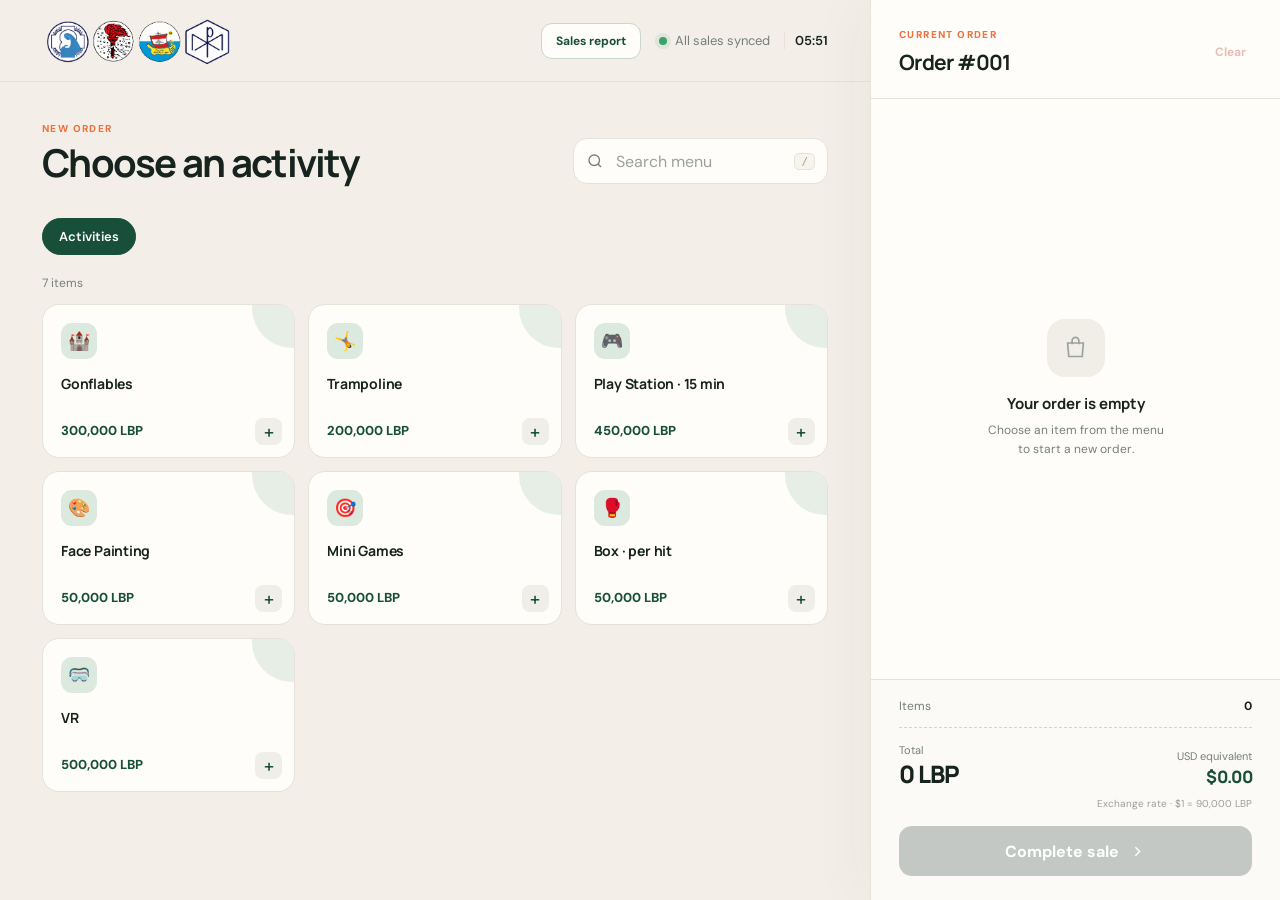
==== games/index.html @ 826990ca "Format payment amount with commas" ====
<!doctype html>
<html lang="en">
<head>
  <meta charset="UTF-8" />
  <base href="../" />
  <meta name="viewport" content="width=device-width, initial-scale=1.0" />
  <meta name="theme-color" content="#f8f5ef" />
  <title>Kermess POS</title>
  <link rel="icon" type="image/png" sizes="512x512" href="favicon.png" />
  <link rel="apple-touch-icon" href="favicon.png" />
  <link rel="preconnect" href="https://fonts.googleapis.com">
  <link rel="preconnect" href="https://fonts.gstatic.com" crossorigin>
  <link href="https://fonts.googleapis.com/css2?family=DM+Sans:wght@400;500;600;700&amp;family=Manrope:wght@600;700;800&amp;display=swap" rel="stylesheet">
  <link rel="stylesheet" href="styles.css" />
</head>
<body>
  <main class="app-shell">
    <section class="catalog-panel">
      <header class="topbar">
        <a class="brand" href="#" aria-label="Kermess POS home">
          <img class="brand-logos" src="festival-logos.png" alt="Kermess festival organizations" />
        </a>
        <div class="header-actions">
          <button id="openReport" class="report-button" type="button">Sales report</button>
          <div class="header-meta">
            <span id="syncDot" class="status-dot"></span><span id="syncStatus">Offline ready</span><time id="clock"></time>
          </div>
        </div>
      </header>

      <div class="catalog-content">
        <div class="catalog-heading">
          <div>
            <p class="eyebrow">New order</p>
            <h1>What can we get you?</h1>
          </div>
          <label class="search-box">
            <svg viewBox="0 0 24 24" aria-hidden="true"><circle cx="11" cy="11" r="7"></circle><path d="m20 20-4-4"></path></svg>
            <input id="searchInput" type="search" placeholder="Search menu" autocomplete="off" />
            <kbd>/</kbd>
          </label>
        </div>

        <nav id="categoryTabs" class="category-tabs" aria-label="Menu categories"></nav>
        <p id="resultCount" class="result-count"></p>
        <div id="productGrid" class="product-grid"></div>
        <div id="emptyProducts" class="empty-state" hidden>
          <span>⌕</span>
          <h2>No items found</h2>
          <p>Try another search or category.</p>
        </div>
      </div>
    </section>

    <aside class="order-panel" aria-label="Current order">
      <div class="order-header">
        <div>
          <p class="eyebrow">Current order</p>
          <h2>Order <span id="orderNumber">#001</span></h2>
        </div>
        <button id="clearOrder" class="text-button danger" type="button">Clear</button>
      </div>

      <div id="cartItems" class="cart-items"></div>
      <div id="emptyCart" class="empty-cart">
        <div class="empty-cart-icon">
          <svg viewBox="0 0 24 24" aria-hidden="true"><path d="M5 8h14l-1 12H6L5 8Z"></path><path d="M9 9V6a3 3 0 0 1 6 0v3"></path></svg>
        </div>
        <h3>Your order is empty</h3>
        <p>Choose an item from the menu<br>to start a new order.</p>
      </div>

      <div class="order-footer">
        <div class="summary-row">
          <span>Items</span>
          <strong id="itemCount">0</strong>
        </div>
        <div class="total-block">
          <div>
            <span>Total</span>
            <strong id="totalLbp">0 LBP</strong>
          </div>
          <div class="usd-total">
            <span>USD equivalent</span>
            <strong id="totalUsd">$0.00</strong>
          </div>
        </div>
        <p class="rate-note">Exchange rate · $1 = 90,000 LBP</p>
        <button id="completeSale" class="complete-button" type="button" disabled>
          Complete sale
          <svg viewBox="0 0 24 24" aria-hidden="true"><path d="m9 18 6-6-6-6"></path></svg>
        </button>
      </div>
    </aside>
  </main>

  <div id="saleModal" class="modal" hidden>
    <div class="modal-backdrop"></div>
    <section class="modal-card" role="dialog" aria-modal="true" aria-labelledby="saleTitle">
      <button id="closeModal" class="modal-close" aria-label="Close">×</button>
      <div class="success-icon">
        <svg viewBox="0 0 24 24" aria-hidden="true"><path d="m7 12 3 3 7-7"></path></svg>
      </div>
      <p class="eyebrow">Complete order</p>
      <h2 id="saleTitle">Enter customer payment</h2>
      <p id="modalSummary" class="modal-summary"></p>
      <label class="payment-field">
        <span>Amount received</span>
        <div class="payment-input-wrap">
          <input id="paymentAmount" type="text" inputmode="decimal" autocomplete="off" placeholder="e.g. 50 or 1,100,000" />
          <strong id="detectedCurrency">—</strong>
        </div>
      </label>
      <p class="payment-hint">Up to 3 digits = USD · 4+ digits = LBP</p>
      <div id="changeResult" class="change-result" hidden>
        <span id="changeLabel">Change to return</span>
        <strong id="changeLbp"></strong>
        <small id="changeUsd"></small>
      </div>
      <div class="modal-actions">
        <button id="newOrder" class="complete-button" type="button" disabled>Confirm sale &amp; new order</button>
      </div>
    </section>
  </div>

  <div id="reportModal" class="modal report-modal" hidden>
    <div class="modal-backdrop"></div>
    <section class="report-card" role="dialog" aria-modal="true" aria-labelledby="reportTitle">
      <header class="report-header">
        <div><p class="eyebrow">Festival performance</p><h2 id="reportTitle">Sales report</h2><p id="reportTimestamp" class="report-timestamp"></p></div>
        <div class="report-header-actions">
          <button id="exportReport" class="secondary-button compact" type="button">Export CSV</button>
          <button id="closeReport" class="modal-close inline" aria-label="Close">×</button>
        </div>
      </header>
      <div id="reportStats" class="report-stats"></div>
      <div class="report-table-wrap">
        <table class="report-table">
          <thead><tr><th>Item</th><th>Provider</th><th>Sold</th><th>Sale price</th><th>Provider/item</th><th>Profit/item</th><th>Total to provider</th><th>Total profit</th></tr></thead>
          <tbody id="reportRows"></tbody><tfoot id="reportTotals"></tfoot>
        </table>
        <div id="emptyReport" class="empty-state" hidden><span>▤</span><h2>No completed sales yet</h2><p>Completed orders will appear here.</p></div>
      </div>
      <footer class="report-footer">
        <p><span class="pending-dot"></span> Pending means the provider percentage has not been entered yet.</p>
        <span id="reportSyncStatus" class="report-sync-status"></span>
      </footer>
    </section>
  </div>

  <script src="config.js"></script>
  <script src="app.js"></script>
</body>
</html>
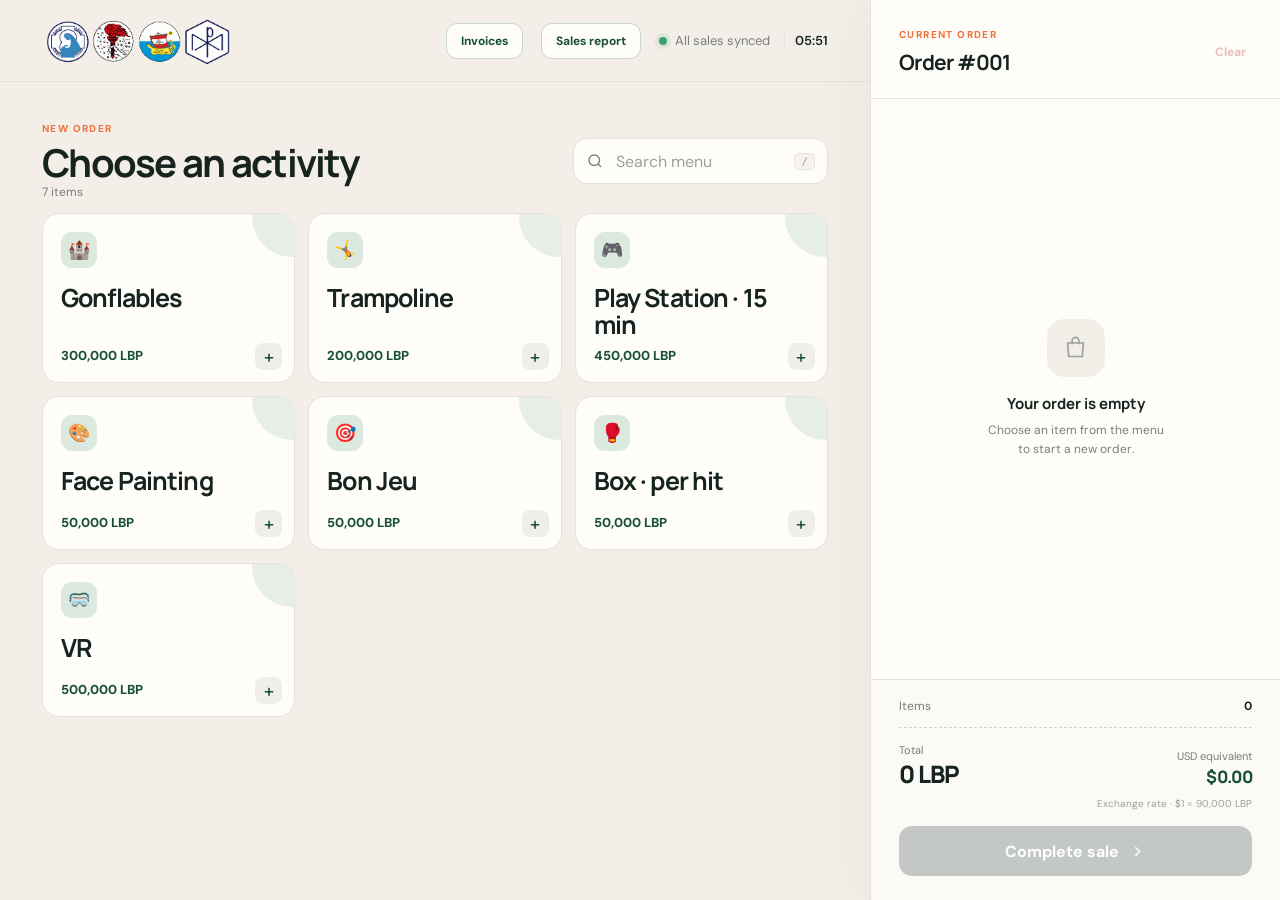
==== commit 88a35037: "Add invoice history and editing" ====
--- a/games/index.html
+++ b/games/index.html
@@ -21,6 +21,7 @@
           <img class="brand-logos" src="festival-logos.png" alt="Kermess festival organizations" />
         </a>
         <div class="header-actions">
+          <button id="openInvoices" class="report-button" type="button">Invoices</button>
           <button id="openReport" class="report-button" type="button">Sales report</button>
           <div class="header-meta">
             <span id="syncDot" class="status-dot"></span><span id="syncStatus">Offline ready</span><time id="clock"></time>
@@ -148,7 +149,23 @@
     </section>
   </div>
 
+  <div id="invoicesModal" class="modal invoices-modal" hidden>
+    <div class="modal-backdrop"></div>
+    <section class="invoices-card" role="dialog" aria-modal="true" aria-labelledby="invoicesTitle">
+      <header class="report-header">
+        <div><p class="eyebrow">Order history</p><h2 id="invoicesTitle">Completed invoices</h2><p id="invoicesStatus" class="report-timestamp"></p></div>
+        <button id="closeInvoices" class="modal-close inline" aria-label="Close">×</button>
+      </header>
+      <div class="invoice-toolbar">
+        <label class="search-box"><svg viewBox="0 0 24 24" aria-hidden="true"><circle cx="11" cy="11" r="7"></circle><path d="m20 20-4-4"></path></svg><input id="invoiceSearch" type="search" placeholder="Search order or item" autocomplete="off" /></label>
+      </div>
+      <div id="invoiceList" class="invoice-list"></div>
+      <div id="emptyInvoices" class="empty-state" hidden><span>▤</span><h2>No invoices found</h2><p>Completed orders will appear here.</p></div>
+    </section>
+  </div>
+
   <script src="config.js"></script>
-  <script src="app.js"></script>
+  <script>window.KERMESS_ACTIVITIES_ONLY = true;</script>
+  <script src="app.js?v=21"></script>
 </body>
 </html>
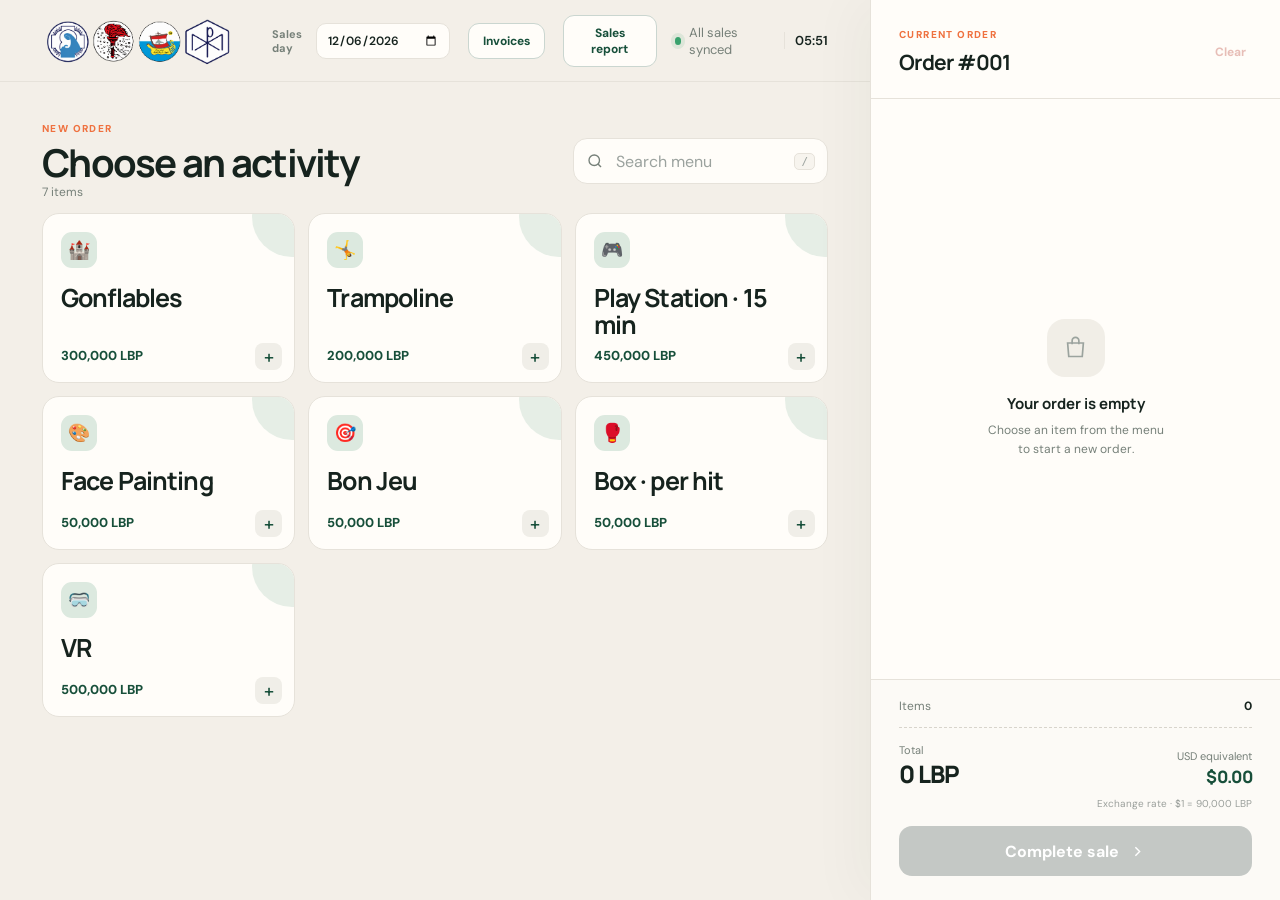
==== commit 6e7bd7fa: "Add event day separation and report sorting" ====
--- a/games/index.html
+++ b/games/index.html
@@ -11,7 +11,7 @@
   <link rel="preconnect" href="https://fonts.googleapis.com">
   <link rel="preconnect" href="https://fonts.gstatic.com" crossorigin>
   <link href="https://fonts.googleapis.com/css2?family=DM+Sans:wght@400;500;600;700&amp;family=Manrope:wght@600;700;800&amp;display=swap" rel="stylesheet">
-  <link rel="stylesheet" href="styles.css" />
+  <link rel="stylesheet" href="styles.css?v=23" />
 </head>
 <body>
   <main class="app-shell">
@@ -21,6 +21,7 @@
           <img class="brand-logos" src="festival-logos.png" alt="Kermess festival organizations" />
         </a>
         <div class="header-actions">
+          <label class="sales-day-control"><span>Sales day</span><input id="salesDay" type="date" /></label>
           <button id="openInvoices" class="report-button" type="button">Invoices</button>
           <button id="openReport" class="report-button" type="button">Sales report</button>
           <div class="header-meta">
@@ -134,10 +135,11 @@
           <button id="closeReport" class="modal-close inline" aria-label="Close">×</button>
         </div>
       </header>
+      <div class="report-toolbar"><label>Show sales from <select id="reportDayFilter"></select></label></div>
       <div id="reportStats" class="report-stats"></div>
       <div class="report-table-wrap">
         <table class="report-table">
-          <thead><tr><th>Item</th><th>Provider</th><th>Sold</th><th>Sale price</th><th>Provider/item</th><th>Profit/item</th><th>Total to provider</th><th>Total profit</th></tr></thead>
+          <thead><tr><th><button class="sort-button" data-sort="name" type="button">Item</button></th><th><button class="sort-button" data-sort="provider" type="button">Provider</button></th><th><button class="sort-button" data-sort="quantity" type="button">Sold</button></th><th><button class="sort-button" data-sort="price" type="button">Sale price</button></th><th><button class="sort-button" data-sort="cost" type="button">Provider/item</button></th><th><button class="sort-button" data-sort="profitPerItem" type="button">Profit/item</button></th><th><button class="sort-button" data-sort="payment" type="button">Total to provider</button></th><th><button class="sort-button" data-sort="profit" type="button">Total profit</button></th></tr></thead>
           <tbody id="reportRows"></tbody><tfoot id="reportTotals"></tfoot>
         </table>
         <div id="emptyReport" class="empty-state" hidden><span>▤</span><h2>No completed sales yet</h2><p>Completed orders will appear here.</p></div>
@@ -157,6 +159,7 @@
         <button id="closeInvoices" class="modal-close inline" aria-label="Close">×</button>
       </header>
       <div class="invoice-toolbar">
+        <label class="filter-control">Sales day<select id="invoiceDayFilter"></select></label>
         <label class="search-box"><svg viewBox="0 0 24 24" aria-hidden="true"><circle cx="11" cy="11" r="7"></circle><path d="m20 20-4-4"></path></svg><input id="invoiceSearch" type="search" placeholder="Search order or item" autocomplete="off" /></label>
       </div>
       <div id="invoiceList" class="invoice-list"></div>
@@ -166,6 +169,6 @@
 
   <script src="config.js"></script>
   <script>window.KERMESS_ACTIVITIES_ONLY = true;</script>
-  <script src="app.js?v=21"></script>
+  <script src="app.js?v=23"></script>
 </body>
 </html>
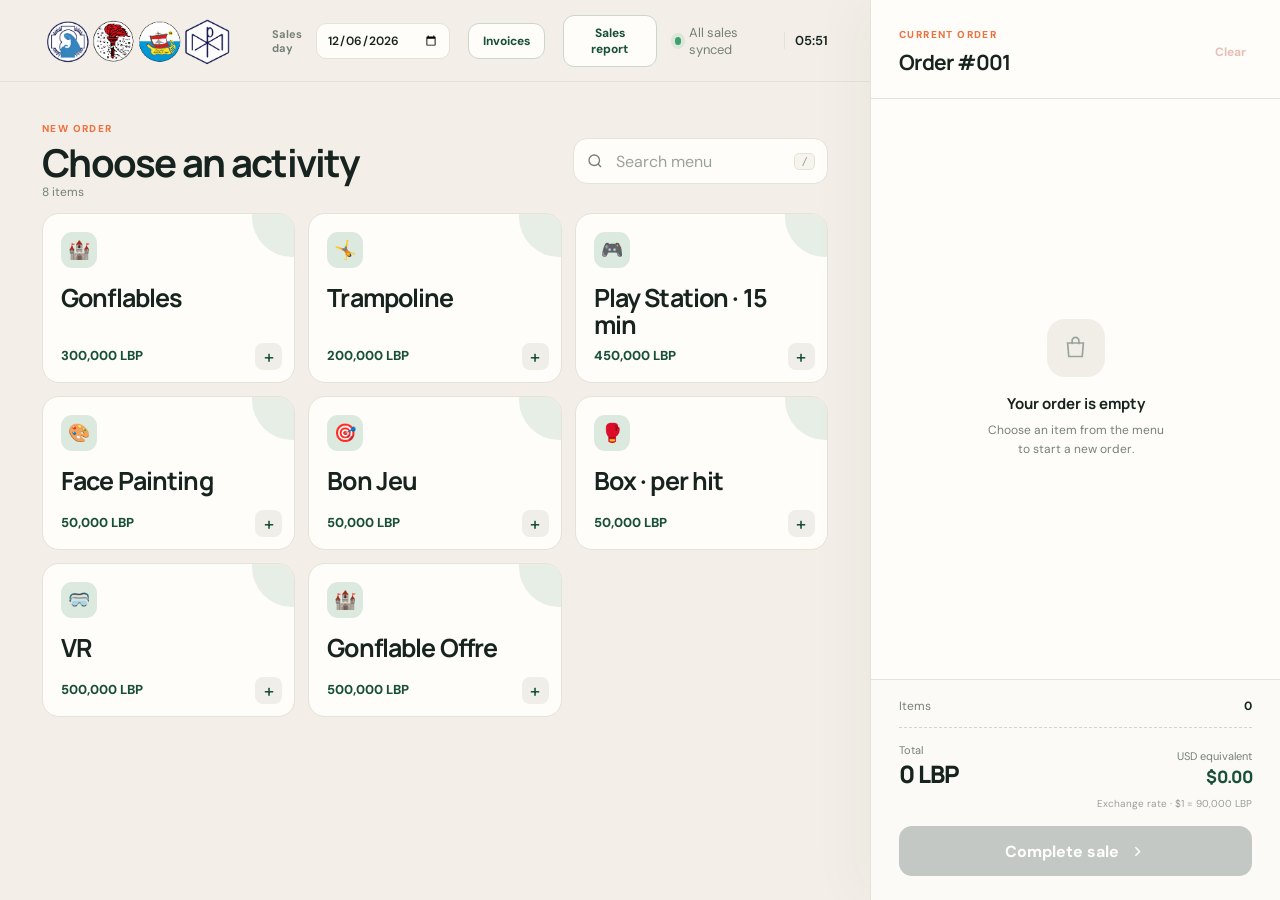
==== commit 221045ca: "Add Gonflable Offre game" ====
--- a/games/index.html
+++ b/games/index.html
@@ -11,7 +11,7 @@
   <link rel="preconnect" href="https://fonts.googleapis.com">
   <link rel="preconnect" href="https://fonts.gstatic.com" crossorigin>
   <link href="https://fonts.googleapis.com/css2?family=DM+Sans:wght@400;500;600;700&amp;family=Manrope:wght@600;700;800&amp;display=swap" rel="stylesheet">
-  <link rel="stylesheet" href="styles.css?v=23" />
+  <link rel="stylesheet" href="styles.css?v=24" />
 </head>
 <body>
   <main class="app-shell">
@@ -96,6 +96,20 @@
     </aside>
   </main>
 
+  <div id="dayWarningModal" class="modal" hidden>
+    <div class="modal-backdrop"></div>
+    <section class="modal-card day-warning-card" role="alertdialog" aria-modal="true" aria-labelledby="dayWarningTitle" aria-describedby="dayWarningText">
+      <div class="day-warning-icon" aria-hidden="true">!</div>
+      <p class="eyebrow">Check sales day</p>
+      <h2 id="dayWarningTitle">The selected day is not today</h2>
+      <p id="dayWarningText" class="day-warning-text"></p>
+      <div class="day-warning-actions">
+        <button id="useTodayButton" class="secondary-button" type="button">Switch to today</button>
+        <button id="keepSelectedDayButton" class="complete-button" type="button">Use selected day</button>
+      </div>
+    </section>
+  </div>
+
   <div id="saleModal" class="modal" hidden>
     <div class="modal-backdrop"></div>
     <section class="modal-card" role="dialog" aria-modal="true" aria-labelledby="saleTitle">
@@ -160,6 +174,7 @@
       </header>
       <div class="invoice-toolbar">
         <label class="filter-control">Sales day<select id="invoiceDayFilter"></select></label>
+        <label class="filter-control">Status<select id="invoiceStatusFilter"><option value="current">Current invoices</option><option value="deleted">Deleted invoices</option></select></label>
         <label class="search-box"><svg viewBox="0 0 24 24" aria-hidden="true"><circle cx="11" cy="11" r="7"></circle><path d="m20 20-4-4"></path></svg><input id="invoiceSearch" type="search" placeholder="Search order or item" autocomplete="off" /></label>
       </div>
       <div id="invoiceList" class="invoice-list"></div>
@@ -169,6 +184,6 @@
 
   <script src="config.js"></script>
   <script>window.KERMESS_ACTIVITIES_ONLY = true;</script>
-  <script src="app.js?v=23"></script>
+  <script src="app.js?v=26"></script>
 </body>
 </html>
